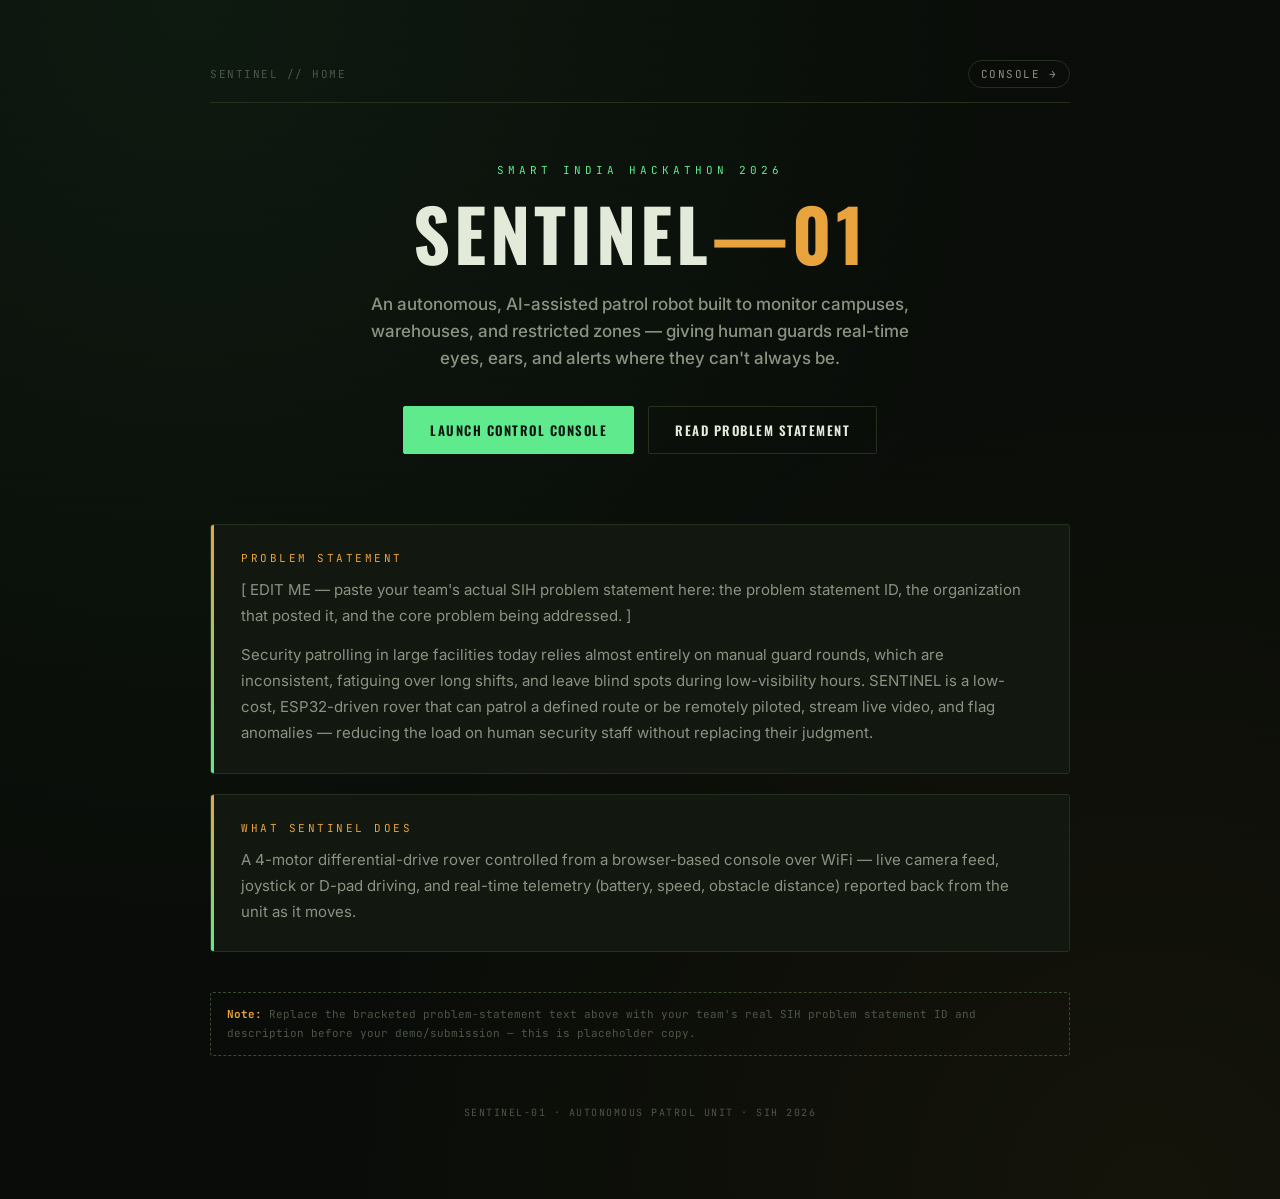
==== home.html @ cfc00c61 "Add files via upload" ====
<!DOCTYPE html>
<html lang="en">
<head>
<meta charset="UTF-8">
<meta name="viewport" content="width=device-width, initial-scale=1.0">
<title>SENTINEL // Autonomous Patrol Unit</title>
<link rel="preconnect" href="https://fonts.googleapis.com">
<link href="https://fonts.googleapis.com/css2?family=Oswald:wght@400;500;600;700&family=Inter:wght@400;500;600&family=JetBrains+Mono:wght@400;500;700&display=swap" rel="stylesheet">
<style>
  :root{
    --bg:#090c08; --bg-deep:#050704; --panel:#121810; --panel-alt:#0f1410;
    --line:#22301d; --line-bright:#3a4a30;
    --amber:#e8a33d; --amber-dim:#7a5a26;
    --green:#5eea8d; --green-dim:#2c5f42;
    --red:#e5484d;
    --text:#e4ead9; --text-dim:#8a9280; --text-faint:#4d5647;
    --disp:'Oswald',sans-serif; --body:'Inter',sans-serif; --mono:'JetBrains Mono',monospace;
  }
  *{box-sizing:border-box;margin:0;padding:0;}
  html,body{background:var(--bg);color:var(--text);font-family:var(--body);min-height:100vh;}
  body{
    background-image:
      radial-gradient(ellipse at 15% 0%, rgba(94,234,141,0.06), transparent 55%),
      radial-gradient(ellipse at 90% 100%, rgba(232,163,61,0.05), transparent 50%);
  }
  body::before{
    content:'';position:fixed;inset:0;pointer-events:none;z-index:999;mix-blend-mode:overlay;
    background:repeating-linear-gradient(to bottom, rgba(255,255,255,0.012) 0px, rgba(255,255,255,0.012) 1px, transparent 1px, transparent 3px);
  }
  .wrap{max-width:900px;margin:0 auto;padding:60px 20px 80px;}

  .topline{
    display:flex;justify-content:space-between;align-items:center;
    font-family:var(--mono);font-size:11px;letter-spacing:1.5px;color:var(--text-faint);
    text-transform:uppercase;border-bottom:1px solid var(--line);padding-bottom:14px;margin-bottom:60px;
  }
  .topline a{color:var(--text-dim);text-decoration:none;border:1px solid var(--line);padding:6px 12px;border-radius:20px;}
  .topline a:hover{color:var(--amber);border-color:var(--amber-dim);}

  .hero{text-align:center;margin-bottom:70px;}
  .hero .eyebrow{
    font-family:var(--mono);font-size:11px;letter-spacing:4px;color:var(--green);
    text-transform:uppercase;margin-bottom:18px;
  }
  .hero h1{
    font-family:var(--disp);font-weight:700;font-size:clamp(38px,7vw,72px);letter-spacing:4px;
    line-height:1.05;
  }
  .hero h1 span{color:var(--amber);}
  .hero .tagline{
    font-family:var(--body);font-weight:500;font-size:17px;color:var(--text-dim);
    max-width:560px;margin:20px auto 0;line-height:1.6;
  }
  .hero-actions{display:flex;justify-content:center;gap:14px;margin-top:34px;flex-wrap:wrap;}
  .btn{
    font-family:var(--disp);font-weight:600;letter-spacing:1.5px;text-transform:uppercase;
    font-size:13px;padding:13px 26px;border-radius:2px;text-decoration:none;
    border:1px solid var(--line);color:var(--text);transition:border-color .15s, color .15s;
  }
  .btn:hover{border-color:var(--amber-dim);color:var(--amber);}
  .btn.primary{background:var(--green);color:#08130d;border-color:var(--green);}
  .btn.primary:hover{filter:brightness(1.1);color:#08130d;}

  .panel{
    background:var(--panel);border:1px solid var(--line);border-radius:3px;
    padding:26px 30px;margin-bottom:20px;position:relative;overflow:hidden;
  }
  .panel::before{content:'';position:absolute;left:0;top:0;bottom:0;width:3px;background:linear-gradient(var(--amber),var(--green));}
  .panel-label{
    font-family:var(--mono);font-size:11px;letter-spacing:2.5px;text-transform:uppercase;
    color:var(--amber);margin-bottom:12px;
  }
  .panel p{color:var(--text-dim);line-height:1.75;font-size:15px;}
  .panel p + p{margin-top:12px;}

  .edit-note{
    font-family:var(--mono);font-size:11px;color:var(--text-faint);
    border:1px dashed var(--line-bright);border-radius:3px;padding:12px 16px;margin-top:40px;
    line-height:1.7;
  }
  .edit-note b{color:var(--amber);}

  footer{
    text-align:center;font-family:var(--mono);font-size:10px;color:var(--text-faint);
    letter-spacing:1.5px;text-transform:uppercase;margin-top:50px;
  }
</style>
</head>
<body>
<div class="wrap">

  <div class="topline">
    <span>SENTINEL // Home</span>
    <a href="index.html">Console →</a>
  </div>

  <div class="hero">
    <div class="eyebrow">Smart India Hackathon 2026</div>
    <h1>SENTINEL<span>—01</span></h1>
    <p class="tagline">
      An autonomous, AI-assisted patrol robot built to monitor campuses, warehouses, and
      restricted zones — giving human guards real-time eyes, ears, and alerts where they can't always be.
    </p>
    <div class="hero-actions">
      <a href="index.html" class="btn primary">Launch Control Console</a>
      <a href="#problem" class="btn">Read Problem Statement</a>
    </div>
  </div>

  <div class="panel" id="problem">
    <div class="panel-label">Problem Statement</div>
    <p>
      [ EDIT ME — paste your team's actual SIH problem statement here: the problem statement ID,
      the organization that posted it, and the core problem being addressed. ]
    </p>
    <p>
      Security patrolling in large facilities today relies almost entirely on manual guard rounds,
      which are inconsistent, fatiguing over long shifts, and leave blind spots during low-visibility
      hours. SENTINEL is a low-cost, ESP32-driven rover that can patrol a defined route or be
      remotely piloted, stream live video, and flag anomalies — reducing the load on human
      security staff without replacing their judgment.
    </p>
  </div>

  <div class="panel">
    <div class="panel-label">What SENTINEL Does</div>
    <p>
      A 4-motor differential-drive rover controlled from a browser-based console over WiFi —
      live camera feed, joystick or D-pad driving, and real-time telemetry (battery, speed,
      obstacle distance) reported back from the unit as it moves.
    </p>
  </div>

  <div class="edit-note">
    <b>Note:</b> Replace the bracketed problem-statement text above with your team's real SIH
    problem statement ID and description before your demo/submission — this is placeholder copy.
  </div>

  <footer>SENTINEL-01 · Autonomous Patrol Unit · SIH 2026</footer>
</div>
</body>
</html>
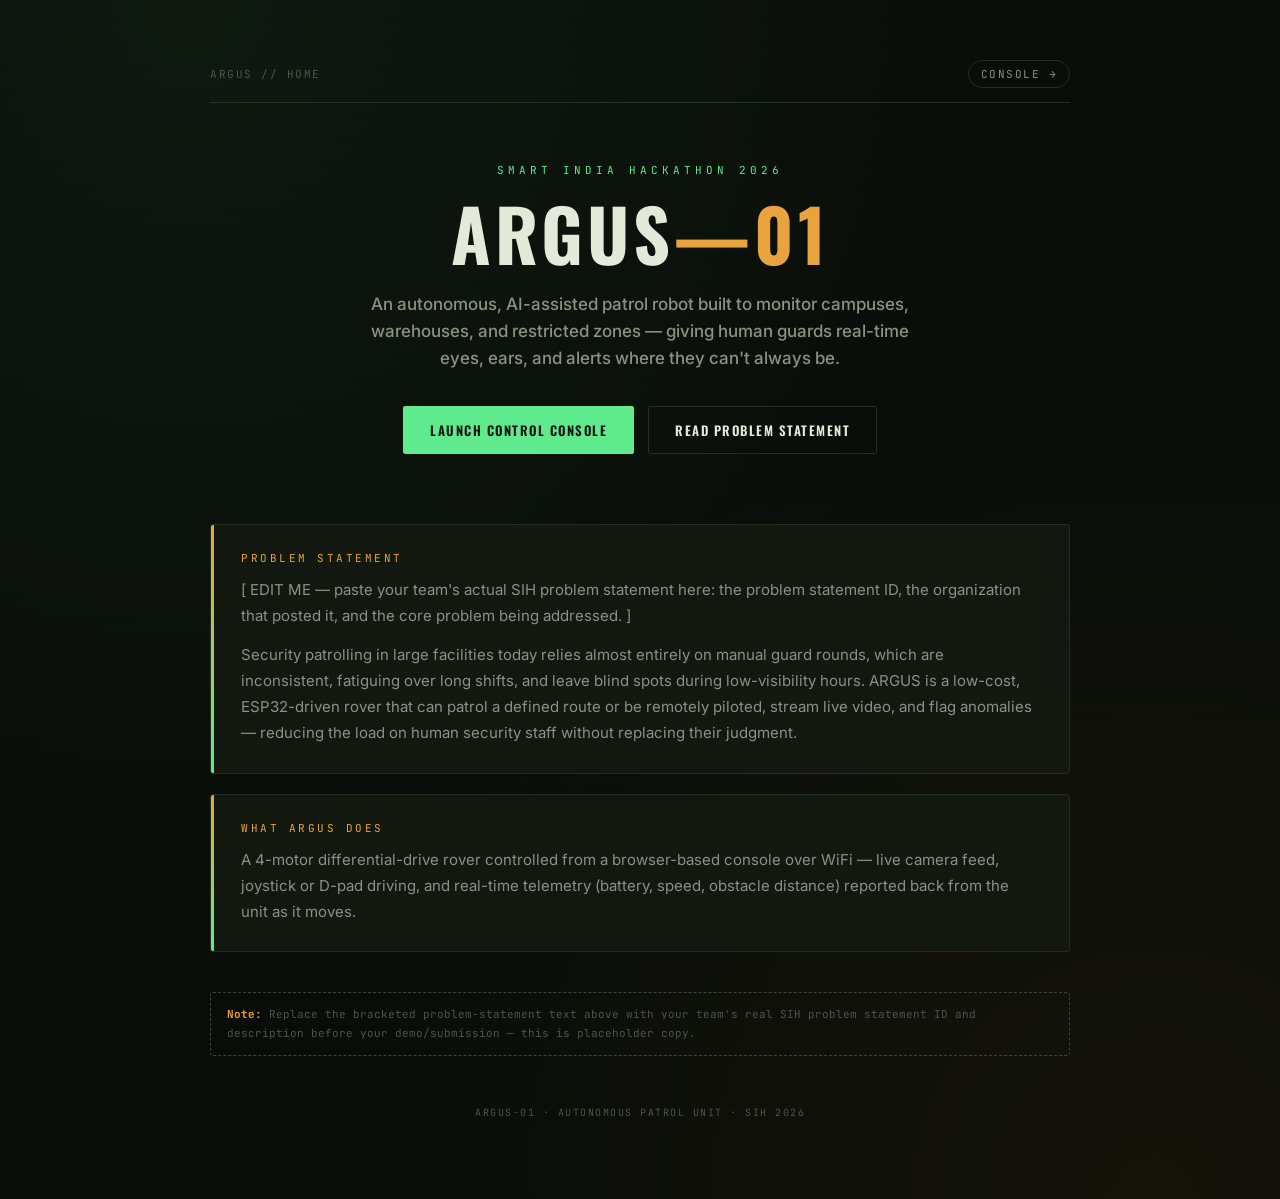
==== commit ffcc9a67: "Add files via upload" ====
--- a/home.html
+++ b/home.html
@@ -3,7 +3,7 @@
 <head>
 <meta charset="UTF-8">
 <meta name="viewport" content="width=device-width, initial-scale=1.0">
-<title>SENTINEL // Autonomous Patrol Unit</title>
+<title>ARGUS // Autonomous Patrol Unit</title>
 <link rel="preconnect" href="https://fonts.googleapis.com">
 <link href="https://fonts.googleapis.com/css2?family=Oswald:wght@400;500;600;700&family=Inter:wght@400;500;600&family=JetBrains+Mono:wght@400;500;700&display=swap" rel="stylesheet">
 <style>
@@ -90,13 +90,13 @@
 <div class="wrap">
 
   <div class="topline">
-    <span>SENTINEL // Home</span>
+    <span>ARGUS // Home</span>
     <a href="index.html">Console →</a>
   </div>
 
   <div class="hero">
     <div class="eyebrow">Smart India Hackathon 2026</div>
-    <h1>SENTINEL<span>—01</span></h1>
+    <h1>ARGUS<span>—01</span></h1>
     <p class="tagline">
       An autonomous, AI-assisted patrol robot built to monitor campuses, warehouses, and
       restricted zones — giving human guards real-time eyes, ears, and alerts where they can't always be.
@@ -116,14 +116,14 @@
     <p>
       Security patrolling in large facilities today relies almost entirely on manual guard rounds,
       which are inconsistent, fatiguing over long shifts, and leave blind spots during low-visibility
-      hours. SENTINEL is a low-cost, ESP32-driven rover that can patrol a defined route or be
+      hours. ARGUS is a low-cost, ESP32-driven rover that can patrol a defined route or be
       remotely piloted, stream live video, and flag anomalies — reducing the load on human
       security staff without replacing their judgment.
     </p>
   </div>
 
   <div class="panel">
-    <div class="panel-label">What SENTINEL Does</div>
+    <div class="panel-label">What ARGUS Does</div>
     <p>
       A 4-motor differential-drive rover controlled from a browser-based console over WiFi —
       live camera feed, joystick or D-pad driving, and real-time telemetry (battery, speed,
@@ -136,7 +136,7 @@
     problem statement ID and description before your demo/submission — this is placeholder copy.
   </div>
 
-  <footer>SENTINEL-01 · Autonomous Patrol Unit · SIH 2026</footer>
+  <footer>ARGUS-01 · Autonomous Patrol Unit · SIH 2026</footer>
 </div>
 </body>
 </html>
